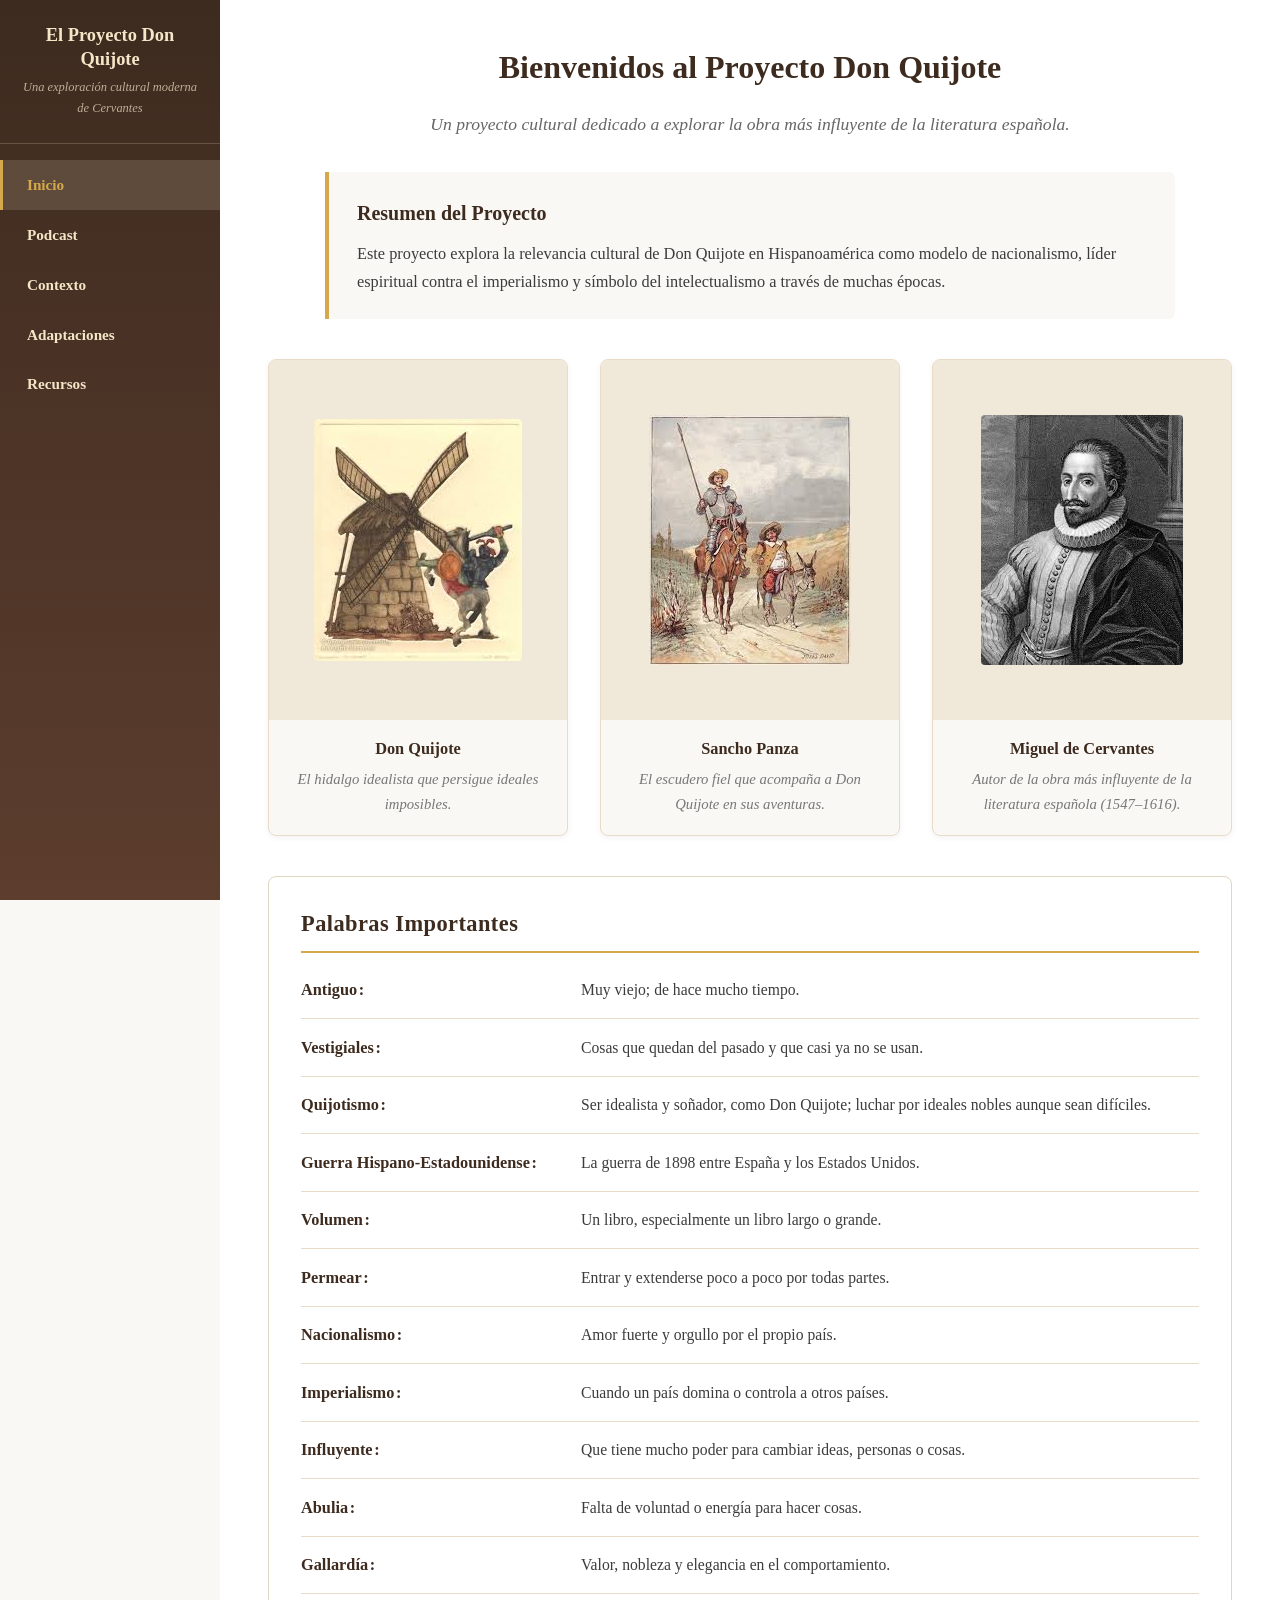
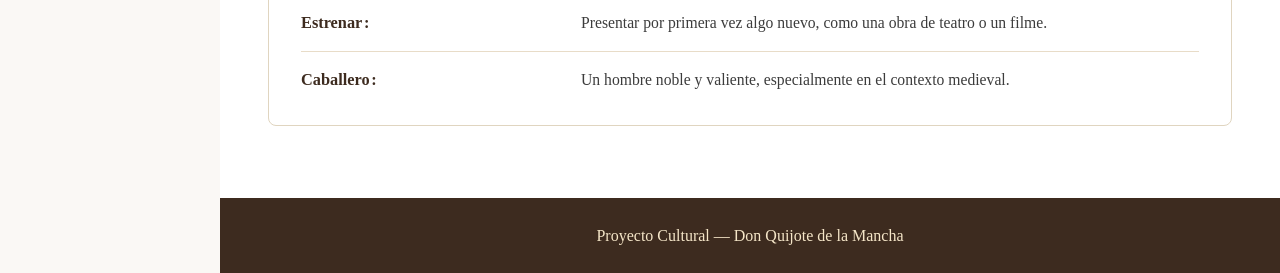
==== index.html @ c33e07bb "added sources + images for adaptaciones page" ====
<!DOCTYPE html>
<html lang="es">
<head>
    <meta charset="UTF-8">
    <meta name="viewport" content="width=device-width, initial-scale=1.0">
    <title>El Proyecto Don Quijote</title>
    <link rel="stylesheet" href="style.css">
</head>
<body>
    <div class="layout">
        <!-- Sidebar Navigation -->
        <nav class="sidebar">
            <div class="sidebar-header">
                <h1>El Proyecto Don Quijote</h1>
                <p>Una exploración cultural moderna de Cervantes</p>
            </div>
            <ul class="sidebar-nav">
                <li><a href="#inicio" class="tab-link active">Inicio</a></li>
                <li><a href="#podcast" class="tab-link">Podcast</a></li>
                <li><a href="#contexto" class="tab-link">Contexto</a></li>
                <li><a href="#adaptaciones" class="tab-link">Adaptaciones</a></li>
                <li><a href="#recursos" class="tab-link">Recursos</a></li>
            </ul>
        </nav>

        <!-- Main Content -->
        <main class="main-content">
            <!-- Inicio / Home -->
            <section id="inicio" class="tab-content active">
                <div class="home-hero">
                    <h2>Bienvenidos al Proyecto Don Quijote</h2>
                    <p class="home-subtitle">Un proyecto cultural dedicado a explorar la obra más influyente de la literatura española.</p>
                </div>

                <div class="home-summary">
                    <h3>Resumen del Proyecto</h3>
                    <p>
                        Este proyecto explora la relevancia cultural de Don Quijote en Hispanoamérica como modelo de
                        nacionalismo, líder espiritual contra el imperialismo y símbolo del intelectualismo a través de
                        muchas épocas.
                    </p>
                </div>

                <div class="home-gallery">
                    <figure class="gallery-item">
                        <div class="image-frame">
                            <img src="images/quijote1.jpeg" alt="Don Quijote">
                        </div>
                        <figcaption class="caption">
                            <strong>Don Quijote</strong>
                            <span>El hidalgo idealista que persigue ideales imposibles.</span>
                        </figcaption>
                    </figure>
                    <figure class="gallery-item">
                        <div class="image-frame">
                            <img src="images/quijote2.jpeg" alt="Sancho Panza">
                        </div>
                        <figcaption class="caption">
                            <strong>Sancho Panza</strong>
                            <span>El escudero fiel que acompaña a Don Quijote en sus aventuras.</span>
                        </figcaption>
                    </figure>
                    <figure class="gallery-item">
                        <div class="image-frame">
                            <img src="images/quijote3.jpeg" alt="Miguel de Cervantes">
                        </div>
                        <figcaption class="caption">
                            <strong>Miguel de Cervantes</strong>
                            <span>Autor de la obra más influyente de la literatura española (1547–1616).</span>
                        </figcaption>
                    </figure>
                </div>

                <div class="vocab-section">
                    <h3>Palabras Importantes</h3>
                    <dl class="vocab-list">
                        <div class="vocab-item">
                            <dt>Antiguo</dt>
                            <dd>Muy viejo; de hace mucho tiempo.</dd>
                        </div>
                        <div class="vocab-item">
                            <dt>Vestigiales</dt>
                            <dd>Cosas que quedan del pasado y que casi ya no se usan.</dd>
                        </div>
                        <div class="vocab-item">
                            <dt>Quijotismo</dt>
                            <dd>Ser idealista y soñador, como Don Quijote; luchar por ideales nobles aunque sean difíciles.</dd>
                        </div>
                        <div class="vocab-item">
                            <dt>Guerra Hispano-Estadounidense</dt>
                            <dd>La guerra de 1898 entre España y los Estados Unidos.</dd>
                        </div>
                        <div class="vocab-item">
                            <dt>Volumen</dt>
                            <dd>Un libro, especialmente un libro largo o grande.</dd>
                        </div>
                        <div class="vocab-item">
                            <dt>Permear</dt>
                            <dd>Entrar y extenderse poco a poco por todas partes.</dd>
                        </div>
                        <div class="vocab-item">
                            <dt>Nacionalismo</dt>
                            <dd>Amor fuerte y orgullo por el propio país.</dd>
                        </div>
                        <div class="vocab-item">
                            <dt>Imperialismo</dt>
                            <dd>Cuando un país domina o controla a otros países.</dd>
                        </div>
                        <div class="vocab-item">
                            <dt>Influyente</dt>
                            <dd>Que tiene mucho poder para cambiar ideas, personas o cosas.</dd>
                        </div>
                        <div class="vocab-item">
                            <dt>Abulia</dt>
                            <dd>Falta de voluntad o energía para hacer cosas.</dd>
                        </div>
                        <div class="vocab-item">
                            <dt>Gallardía</dt>
                            <dd>Valor, nobleza y elegancia en el comportamiento.</dd>
                        </div>
                        <div class="vocab-item">
                            <dt>Estrenar</dt>
                            <dd>Presentar por primera vez algo nuevo, como una obra de teatro o un filme.</dd>
                        </div>
                        <div class="vocab-item">
                            <dt>Caballero</dt>
                            <dd>Un hombre noble y valiente, especialmente en el contexto medieval.</dd>
                        </div>
                    </dl>
                </div>
            </section>

            <!-- Podcast -->
            <section id="podcast" class="tab-content">
                <h2>Escucha el Podcast</h2>
                <p class="section-intro">Escucha mi discusión sobre Don Quijote y su relevancia cultural.</p>

                <div class="podcast-player">
                    <audio id="podcastAudio" controls preload="metadata">
                        <source src="podcasts/Podcast.wav" type="audio/wav">
                        Tu navegador no soporta el audio.
                    </audio>
                </div>

                <div class="transcript-section">
                    <button id="toggleTranscript">Mostrar Transcripción</button>
                    <div id="transcription" class="hidden">
                        <h3>Transcripción</h3>
                        <p>
                            Introducción:
                            Hola, yo me llamo Nathaneal. Este podcast es una parte de mi proyecto cultural sobre Don Quijote y las
                            adaptaciones modernas. Voy a contarte algo de la relevancia y la importancia cultural de Don Quijote en
                            la historia de Hispanoamérica. Ha sido un modelo de nacionalismo, un líder espiritual contra el 
                            imperialismo, y un símbolo del intelectualismo a través de muchas épocas.

                        </p>
                        <p> 
                            2: Aunque tiene lenguaje antiguo y a veces palabras vestigiales, Don Quijote todavía tiene un impacto
                            hoy en día. Para entender más bien cuán influyente ha sido, es importante saber con qué gente y cuáles
                            movimientos el tomo se ha asociado. En la Cuba y España de 1898, fue un ideal de quijotismo. Las 
                            políticas, ideas, y tristemente el ascenso del nacionalismo no serían como fueron si Cervantes no 
                            hubiera escrito el Don Quijote casi tres siglos antes. Como dijo Fernando Ortiz, un filósofo de Cuba:
                            "Nos hace falta, como a vosotros, resucitar a don Quijote, a nuestro ideal…" Ortiz, sospechoso del 
                            panhispanismo como una forma disfrazada de neocolonialismo, urgió a los cubanos a "desmontar de 
                            Clavileño" — el caballo de madera de la ilusión colonial — y "volver a montar Rocinante," regresando a 
                            ideales auténticos impulsados por su propia voluntad nacional.
                        </p>
                        <p>
                            3: En estos tiempos, solo hacía poco los EE.UU. y España tuvieron la Guerra Hispano-Estadounidense, y 
                            por eso Ortiz comentó sobre la nueva forma de imperialismo bajo los EE.UU. {sonidos de guerra} En este 
                            contexto Quijote funciona diferente como un líder espiritual. Rubén Darío, en su cuento "D.Q." de 1898, 
                            imaginó a un Quijote atrapado por "el gran diablo rubio de cabellos lacios" — los Estados Unidos — que 
                            se lanza a un abismo antes de rendirse. Era un conflicto entre dos culturas muy diferentes: el mundo 
                            latino de los ideales contra el mundo anglosajón del pragmatismo material. Miguel de Unamuno dijo que el 
                            quijotismo era la "religión nacional" de España, y Ángel Ganivet describió la enfermedad española como 
                            abulia — una falta total de voluntad — y decía que la cura era la voluntad apasionada del Caballero.

                        </p>
                        <p>
                            4: Eso es un ejemplo que no es tan reciente, pero aún se puede ver la relevancia hoy en políticas y 
                            también en el arte. Como dice María Fernández en su tesis, "Desde la publicación de la primera parte, no 
                            ha habido un período de más de treinta años en que no… apareciese alguna composición musical sobre la 
                            novela." Y las adaptaciones modernas ya no son simplemente cómicas. Exploran la dimensión trágica y 
                            existencial, con temas como la muerte, la locura, y la justicia social. El caso es que el Don Quijote se 
                            puede encontrar en cualquier cosa, también en los EE.UU. Hay obras de teatro como Don Quijote en Manhattan 
                            por Els Joglars, Morir cuerdo y vivir loco de Fernando Fernán Gómez, y óperas como El retablo de maese 
                            Pedro de Manuel de Falla. Más que eso, hay una película que se llama The Man Who Killed Don Quixote con el 
                            actor Adam Driver. Y Don Quijote no es simplemente un volumen largo para estudiar, ni un ideal para 
                            políticos, ni tampoco un chiste para las películas — es un puente al pasado, una manera de tener relación 
                            con personas de todas épocas.
                        </p>
                        <p>
                            Conclusión: Don Quijote es posiblemente la obra de literatura más reconocida del mundo. Dicho esto, también
                            es una idea que ha permeado la cultura y la política de las Américas, especialmente Hispanoamérica. Y, si
                            quieres aprender más, puedes explorar la página de web.
                        </p>
                    </div>
                </div>
            </section>

            <!-- Contexto -->
            <section id="contexto" class="tab-content">
                <h2>Contexto de Don Quijote</h2>
                <p class="section-intro">Que necesitas saber antes de este proyecto.</p>

                <div class="context-block">
                    <h3>Contexto</h3>
                    <p>
                        Don Quijote es un libro de Miguel de Cervantes sobre un hombre que lee muchas novelas de caballeros
                        y se vuelve loco. Sale a vivir aventuras con su amigo Sancho Panza, creyendo que es un caballero valiente.
                    </p>
                </div>

                <div class="context-block">
                    <h3>Contexto de quien es Miguel de Cervantes (1547–1616)</h3>
                    <p>
                        Miguel de Cervantes Saavedra fue el escritor español autor del "Ingenioso Hidalgo Don Quijote
                        de la Mancha," cuya obra ha permeado la cultura y la política de las Américas durante más de
                        cuatro siglos.
                    </p>
                </div>

                <div class="context-block">
                    <h3>Temas principales</h3>
                    <ul class="theme-list">
                        <li> <b>Nacionalismo: </b> Miguel de Unamuno llamó al quijotismo la "religión nacional" de España, y la Generación del 98 elevó a Quijote como modelo de regeneración nacional. </li>
                        <li> <b>Gallardía y Género: </b> La figura del Caballero encarna virtudes como la nobleza, el idealismo, la justicia y el heroísmo frente a la abulia y el pragmatismo material. </li>
                        <li> <b>Innovación de Arte: </b> Las adaptaciones modernas exploran la dimensión trágica y existencial de la novela con temas como la muerte, la locura y la justicia social. </li>
                    </ul>
                </div>
            </section>

            <!-- Adaptaciones -->
            <section id="adaptaciones" class="tab-content">
                <h2>Adaptaciones de Don Quijote</h2>
                <p class="section-intro">La influencia de Don Quijote se extiende a través de siglos y medios artísticos.</p>

                <div class="adaptations-grid">
                    <div class="adaptation-card">
                        <h3>Cine y televisión</h3>
                        <div class="adaptation-body">
                            <div class="adaptation-image">
                                <img src="images/the-man-who-killed-don-quixote-poster.webp" alt="Póster de The Man Who Killed Don Quixote">
                                <span class="image-fallback">Imagen</span>
                            </div>
                            <div class="adaptation-feature">
                                <h4 class="adaptation-feature-title">The Man Who Killed Don Quixote</h4>
                                <p class="adaptation-feature-text">
                                    Película protagonizada por Adam Driver que lleva la figura de Don Quijote al cine
                                    contemporáneo. Demuestra que la novela sigue siendo un puente al pasado para
                                    audiencias de todas las épocas.
                                </p>
                            </div>
                        </div>
                    </div>

                    <div class="adaptation-card">
                        <h3>Teatro</h3>
                        <div class="adaptation-body">
                            <div class="adaptation-image">
                                <img src="images/un_quijote_bien_mal_contado.jpeg" alt="Un Quijote Bien (Mal) Contado">
                                <span class="image-fallback">Imagen</span>
                            </div>
                            <div class="adaptation-feature">
                                <h4 class="adaptation-feature-title">Un Quijote Bien (Mal) Contado</h4>
                                <p class="adaptation-feature-text">
                                    "Un Quijote Bien (Mal) Contado," dirigida por Cointa Galindo, se estrenó en el
                                    Gaviota Teatro de Querétaro, México. La obra es una reinterpretación del
                                    "Ingenioso Hidalgo" de Miguel de Cervantes Saavedra, pero sin el lenguaje de
                                    Cervantes que a veces es excluyente. La directora dice que todo el mundo tiene
                                    un Quijote dentro de su ser, una parte de nosotros mismos que busca la aventura.
                                    Ella quiere que la obra se modernice para acercarla a los jóvenes. Ante ese reto,
                                    ha incluido partes de la obra original, pero con aspectos de la cultura pop actual.
                                </p>
                            </div>
                        </div>
                    </div>

                    <div class="adaptation-card">
                        <h3>Música</h3>
                        <div class="adaptation-body">
                            <div class="adaptation-image">
                                <img src="images/el_retablo_de_maese_Pedro.jpeg" alt="El retablo de maese Pedro">
                                <span class="image-fallback">Imagen</span>
                            </div>
                            <div class="adaptation-feature">
                                <h4 class="adaptation-feature-title">El retablo de maese Pedro (1923)</h4>
                                <p class="adaptation-feature-text">
                                    Ópera de cámara compuesta por Manuel de Falla con un libreto basado directamente
                                    en el texto de Cervantes. Es una adaptación musical reconocida internacionalmente
                                    de Don Quijote.
                                </p>
                            </div>
                        </div>
                    </div>

                    <div class="adaptation-card">
                        <h3>Arte visual</h3>
                        <div class="adaptation-body">
                            <div class="adaptation-image">
                                <img src="images/picasso_don_quixote.jpeg" alt="Don Quixote por Pablo Picasso">
                                <span class="image-fallback">Imagen</span>
                            </div>
                            <div class="adaptation-feature">
                                <h4 class="adaptation-feature-title">Don Quixote (Pablo Picasso, 1955)</h4>
                                <p class="adaptation-feature-text">
                                    Dibujo a tinta de Pablo Picasso que retrata a Don Quijote y Sancho Panza con un
                                    trazo simple y reconocible. Es una de las imágenes más icónicas de la novela en
                                    el arte visual del siglo XX.
                                </p>
                            </div>
                        </div>
                    </div>
                </div>
            </section>

            <!-- Recursos -->
            <section id="recursos" class="tab-content">
                <h2>Fuentes y Referencias</h2>
                <ol>
                    <li>Cervantes, Miguel. <em>Don Quijote de la Mancha</em>.</li>
                    <li>
                        Elizondo, Andrea. "De La Mancha a Querétaro: Don Quijote estará en La Gaviota Teatro."
                        <em>Diario de Querétaro</em>, Organización Editorial Mexicana,
                        <a href="https://oem.com.mx/diariodequeretaro/cultura/de-la-mancha-a-queretaro-don-quijote-estara-en-la-gaviota-teatro-28416284" target="_blank" rel="noopener">https://oem.com.mx/diariodequeretaro/cultura/de-la-mancha-a-queretaro-don-quijote-estara-en-la-gaviota-teatro-28416284</a>.
                    </li>
                    <li>
                        Fernández Ferreiro, María. "Adaptaciones teatrales del Quijote (siglos XX-XXI). Selección de un corpus."
                        <em>"Scripta manent": Actas del I Congreso Internacional Jóvenes Investigadores Siglo de Oro (JISO 2011)</em>,
                        edited by Carlos Mata Induráin and Adrián J. Sáez, Servicio de Publicaciones de la Universidad de Navarra,
                        2012, pp. 185–194.
                    </li>
                    <li>
                        Valero, Eva M.ª. "Introducción: El Quijote en los albores del siglo XX hispanoamericano."
                        <em>El «Quijote» en América</em>, Centro Virtual Cervantes, Instituto Cervantes,
                        <a href="https://cvc.cervantes.es/literatura/quijote_america/introduccion.htm" target="_blank" rel="noopener">https://cvc.cervantes.es/literatura/quijote_america/introduccion.htm</a>.
                        Accessed 22 Apr. 2026.
                    </li>
                    <li>
                        <em>The Man Who Killed Don Quixote</em>. Directed by Terry Gilliam, performances by Adam Driver
                        and Jonathan Pryce, Screen Media Films, 2018.
                    </li>
                    <li>
                        Picasso, Pablo. <em>Don Quixote</em>. 1955, ink drawing.
                    </li>
                </ol>
            </section>

            <!-- Footer -->
            <footer class="footer">
                <p>Proyecto Cultural — Don Quijote de la Mancha</p>
            </footer>
        </main>
    </div>

    <!-- Script for Tabs & Transcript -->
    <script>
        // Tabs functionality
        const tabLinks = document.querySelectorAll('.tab-link');
        const tabContents = document.querySelectorAll('.tab-content');

        tabLinks.forEach(link => {
            link.addEventListener('click', e => {
                e.preventDefault();
                tabLinks.forEach(l => l.classList.remove('active'));
                tabContents.forEach(c => c.classList.remove('active'));
                link.classList.add('active');
                document.querySelector(link.getAttribute('href')).classList.add('active');
                window.scrollTo({ top: 0, behavior: 'smooth' });
            });
        });

        // Toggle transcript
        const toggleBtn = document.getElementById('toggleTranscript');
        const transcript = document.getElementById('transcription');

        toggleBtn.addEventListener('click', () => {
            transcript.classList.toggle('hidden');
            toggleBtn.textContent = transcript.classList.contains('hidden')
                ? 'Mostrar Transcripción'
                : 'Ocultar Transcripción';
        });
    </script>
</body>
</html>
---- style.css ----
/* Reset and base styles */
* {
    margin: 0;
    padding: 0;
    box-sizing: border-box;
}

body {
    font-family: 'Georgia', 'Times New Roman', serif;
    line-height: 1.7;
    background-color: #faf8f5;
    color: #2c2c2c;
}

/* ====== LAYOUT ====== */
.layout {
    display: flex;
    min-height: 100vh;
}

/* ====== SIDEBAR ====== */
.sidebar {
    position: fixed;
    top: 0;
    left: 0;
    width: 220px;
    height: 100vh;
    background: linear-gradient(180deg, #3d2b1f, #5c3d2e);
    display: flex;
    flex-direction: column;
    z-index: 1000;
    overflow-y: auto;
}

.sidebar-header {
    padding: 1.5rem 1.2rem;
    border-bottom: 1px solid rgba(245, 230, 200, 0.2);
    text-align: center;
}

.sidebar-header h1 {
    font-size: 1.15rem;
    color: #f5e6c8;
    line-height: 1.3;
    margin-bottom: 0.3rem;
}

.sidebar-header p {
    font-size: 0.78rem;
    color: #f5e6c8;
    opacity: 0.7;
    font-style: italic;
}

.sidebar-nav {
    list-style: none;
    padding: 1rem 0;
    flex: 1;
}

.sidebar-nav li {
    margin: 0;
}

.sidebar-nav li a {
    display: block;
    padding: 0.75rem 1.5rem;
    color: #f5e6c8;
    text-decoration: none;
    font-size: 0.95rem;
    font-weight: 600;
    border-left: 3px solid transparent;
    transition: background 0.2s, border-color 0.2s;
}

.sidebar-nav li a:hover {
    background-color: rgba(245, 230, 200, 0.1);
    border-left-color: #d4a84b;
}

.sidebar-nav li a.active {
    background-color: rgba(245, 230, 200, 0.15);
    border-left-color: #d4a84b;
    color: #d4a84b;
}

/* ====== MAIN CONTENT ====== */
.main-content {
    margin-left: 220px;
    flex: 1;
    min-height: 100vh;
    display: flex;
    flex-direction: column;
}

/* Tab Content Sections */
.tab-content {
    display: none;
    padding: 2.5rem 3rem;
    flex: 1;
    background-color: #ffffff;
}

.tab-content.active {
    display: block;
}

.tab-content h2 {
    font-size: 1.8rem;
    color: #3d2b1f;
    margin-bottom: 0.5rem;
    border-bottom: 2px solid #d4a84b;
    padding-bottom: 0.5rem;
}

.section-intro {
    color: #666;
    font-style: italic;
    margin-bottom: 2rem;
    font-size: 1.05rem;
}

/* ====== HOME / INICIO ====== */
.home-hero {
    text-align: center;
    margin-bottom: 2rem;
}

.home-hero h2 {
    border-bottom: none;
    font-size: 2rem;
}

.home-subtitle {
    font-size: 1.1rem;
    color: #666;
    font-style: italic;
    margin-top: 0.5rem;
}

.home-description {
    max-width: 750px;
    margin: 0 auto 2.5rem;
    font-size: 1.05rem;
    line-height: 1.8;
    text-align: justify;
}

/* Project summary block */
.home-summary {
    max-width: 850px;
    margin: 0 auto 2.5rem;
    padding: 1.5rem 1.75rem;
    background-color: #faf8f5;
    border-left: 4px solid #d4a84b;
    border-radius: 0 6px 6px 0;
}

.home-summary h3 {
    color: #3d2b1f;
    font-size: 1.25rem;
    margin-bottom: 0.6rem;
}

.home-summary p {
    font-size: 1.02rem;
    line-height: 1.7;
    color: #3c3c3c;
}

/* Gallery */
.home-gallery {
    display: grid;
    grid-template-columns: repeat(3, 1fr);
    gap: 2rem;
    margin: 0 auto 2.5rem;
    width: 100%;
}

.gallery-item {
    display: flex;
    flex-direction: column;
    background-color: #faf8f5;
    border: 1px solid #e8dcc8;
    border-radius: 8px;
    overflow: hidden;
    margin: 0;
    box-shadow: 0 2px 6px rgba(0, 0, 0, 0.05);
}

.image-frame {
    width: 100%;
    height: 360px;
    background-color: #f0e8d8;
    display: flex;
    align-items: center;
    justify-content: center;
    padding: 0.75rem;
}

.image-frame img {
    max-width: 100%;
    max-height: 100%;
    width: auto;
    height: auto;
    object-fit: contain;
    border-radius: 4px;
}

.caption {
    padding: 0.9rem 1rem 1.1rem;
    font-size: 0.92rem;
    color: #555;
    text-align: center;
    display: flex;
    flex-direction: column;
    gap: 0.3rem;
}

.caption strong {
    color: #3d2b1f;
    font-size: 1.02rem;
}

.caption span {
    font-style: italic;
    color: #777;
}

/* Palabras Importantes (vocabulary) */
.vocab-section {
    margin: 0 auto 2rem;
    padding: 1.75rem 2rem;
    background-color: #ffffff;
    border: 1px solid #e0d5c0;
    border-radius: 8px;
}

.vocab-section h3 {
    color: #3d2b1f;
    font-size: 1.4rem;
    margin-bottom: 1.25rem;
    border-bottom: 2px solid #d4a84b;
    padding-bottom: 0.5rem;
    letter-spacing: 0.02em;
}

.vocab-list {
    display: flex;
    flex-direction: column;
    margin: 0;
}

.vocab-item {
    display: grid;
    grid-template-columns: minmax(180px, 260px) 1fr;
    gap: 1.25rem;
    align-items: baseline;
    padding: 0.9rem 0;
    border-bottom: 1px solid #e8dcc8;
}

.vocab-item:first-child {
    padding-top: 0.2rem;
}

.vocab-item:last-child {
    border-bottom: none;
    padding-bottom: 0.2rem;
}

.vocab-item dt {
    font-weight: 700;
    color: #3d2b1f;
    font-size: 1.02rem;
    position: relative;
    padding-right: 0.5rem;
}

.vocab-item dt::after {
    content: ":";
    color: #3d2b1f;
    margin-left: 0.1rem;
}

.vocab-item dd {
    margin: 0;
    color: #3c3c3c;
    font-size: 0.98rem;
    line-height: 1.6;
}

@media (max-width: 640px) {
    .vocab-item {
        grid-template-columns: 1fr;
        gap: 0.25rem;
    }
}

/* ====== PODCAST ====== */
.podcast-player {
    margin: 1.5rem 0;
    background: #faf3e6;
    padding: 1.5rem;
    border-radius: 8px;
    border: 1px solid #e8dcc8;
}

.podcast-player audio {
    width: 100%;
}

.transcript-section {
    margin-top: 1.5rem;
}

#transcription {
    margin-top: 1rem;
    padding: 1.5rem;
    background-color: #faf8f5;
    border-left: 4px solid #d4a84b;
    border-radius: 0 6px 6px 0;
    line-height: 1.9;
}

#transcription h3 {
    margin-bottom: 0.8rem;
    color: #3d2b1f;
}

/* ====== CONTEXTO ====== */
.context-block {
    margin-bottom: 2rem;
    padding: 1.5rem;
    background-color: #faf8f5;
    border-radius: 6px;
    border-left: 4px solid #d4a84b;
}

.context-block h3 {
    color: #3d2b1f;
    margin-bottom: 0.6rem;
    font-size: 1.2rem;
}

.theme-list {
    list-style: none;
    padding: 0;
}

.theme-list li {
    padding: 0.6rem 0;
    border-bottom: 1px solid #e8dcc8;
}

.theme-list li:last-child {
    border-bottom: none;
}

/* ====== ADAPTACIONES ====== */
.adaptations-grid {
    display: flex;
    flex-direction: column;
    gap: 1.75rem;
    margin-top: 1rem;
    width: 100%;
}

.adaptation-card {
    padding: 1.5rem;
    background: linear-gradient(145deg, #faf8f5, #f0e8d8);
    border-radius: 8px;
    border: 1px solid #e0d5c0;
    transition: transform 0.2s, box-shadow 0.2s;
    display: flex;
    flex-direction: column;
    width: 100%;
}

.adaptation-card:hover {
    transform: translateY(-3px);
    box-shadow: 0 6px 20px rgba(0, 0, 0, 0.1);
}

.adaptation-card h3 {
    color: #3d2b1f;
    margin-bottom: 1rem;
    font-size: 1.25rem;
    border-bottom: 2px solid #d4a84b;
    padding-bottom: 0.4rem;
}

.adaptation-body {
    display: grid;
    grid-template-columns: minmax(220px, 320px) 1fr;
    gap: 1.5rem;
    flex: 1;
    align-items: stretch;
}

.adaptation-image {
    position: relative;
    background-color: #e8dcc8;
    border: 1px solid #d4c5a9;
    border-radius: 6px;
    min-height: 220px;
    display: flex;
    align-items: center;
    justify-content: center;
    overflow: hidden;
}

.adaptation-image img {
    max-width: 100%;
    max-height: 100%;
    width: auto;
    height: auto;
    object-fit: contain;
    position: relative;
    z-index: 2;
}

.adaptation-image img[src=""],
.adaptation-image img:not([src]) {
    display: none;
}

.image-fallback {
    position: absolute;
    color: #a08a6a;
    font-style: italic;
    font-size: 0.9rem;
    z-index: 1;
}

.adaptation-image img[src]:not([src=""]) ~ .image-fallback {
    display: none;
}

.adaptation-feature {
    display: flex;
    flex-direction: column;
    justify-content: flex-start;
    padding: 0.25rem 0.25rem 0.25rem 0;
}

.adaptation-feature-title {
    color: #3d2b1f;
    font-size: 1.1rem;
    margin-bottom: 0.6rem;
    font-style: italic;
}

.adaptation-feature-text {
    color: #3c3c3c;
    font-size: 1rem;
    line-height: 1.7;
    text-align: justify;
}

/* ====== BUTTONS ====== */
button {
    margin-top: 1rem;
    padding: 0.6rem 1.2rem;
    border: none;
    background-color: #3d2b1f;
    color: #f5e6c8;
    border-radius: 5px;
    cursor: pointer;
    font-family: inherit;
    font-size: 0.95rem;
    transition: background 0.3s;
}

button:hover {
    background-color: #5c3d2e;
}

/* ====== UTILITIES ====== */
.hidden {
    display: none;
}

/* ====== FOOTER ====== */
.footer {
    text-align: center;
    padding: 1.5rem 1rem;
    background-color: #3d2b1f;
    color: #f5e6c8;
    margin-top: auto;
}

.footer a {
    color: #d4a84b;
    text-decoration: none;
    font-weight: 600;
}

.footer a:hover {
    text-decoration: underline;
}

.footer p + p {
    margin-top: 0.3rem;
}

/* ====== RESPONSIVE ====== */
@media (max-width: 768px) {
    .sidebar {
        position: fixed;
        top: 0;
        left: 0;
        width: 100%;
        height: auto;
        flex-direction: row;
        align-items: center;
    }

    .sidebar-header {
        display: none;
    }

    .sidebar-nav {
        display: flex;
        flex-wrap: wrap;
        justify-content: center;
        padding: 0.5rem;
        gap: 0;
    }

    .sidebar-nav li a {
        padding: 0.5rem 0.8rem;
        font-size: 0.85rem;
        border-left: none;
        border-bottom: 2px solid transparent;
    }

    .sidebar-nav li a.active {
        border-left: none;
        border-bottom-color: #d4a84b;
    }

    .sidebar-nav li a:hover {
        border-left: none;
        border-bottom-color: #d4a84b;
    }

    .main-content {
        margin-left: 0;
        margin-top: 50px;
    }

    .tab-content {
        padding: 1.5rem 1rem;
    }

    .home-gallery {
        grid-template-columns: 1fr;
    }

    .image-frame {
        height: 280px;
    }

    .adaptations-grid {
        grid-template-columns: 1fr;
    }

    .adaptation-body {
        grid-template-columns: 1fr;
    }
}
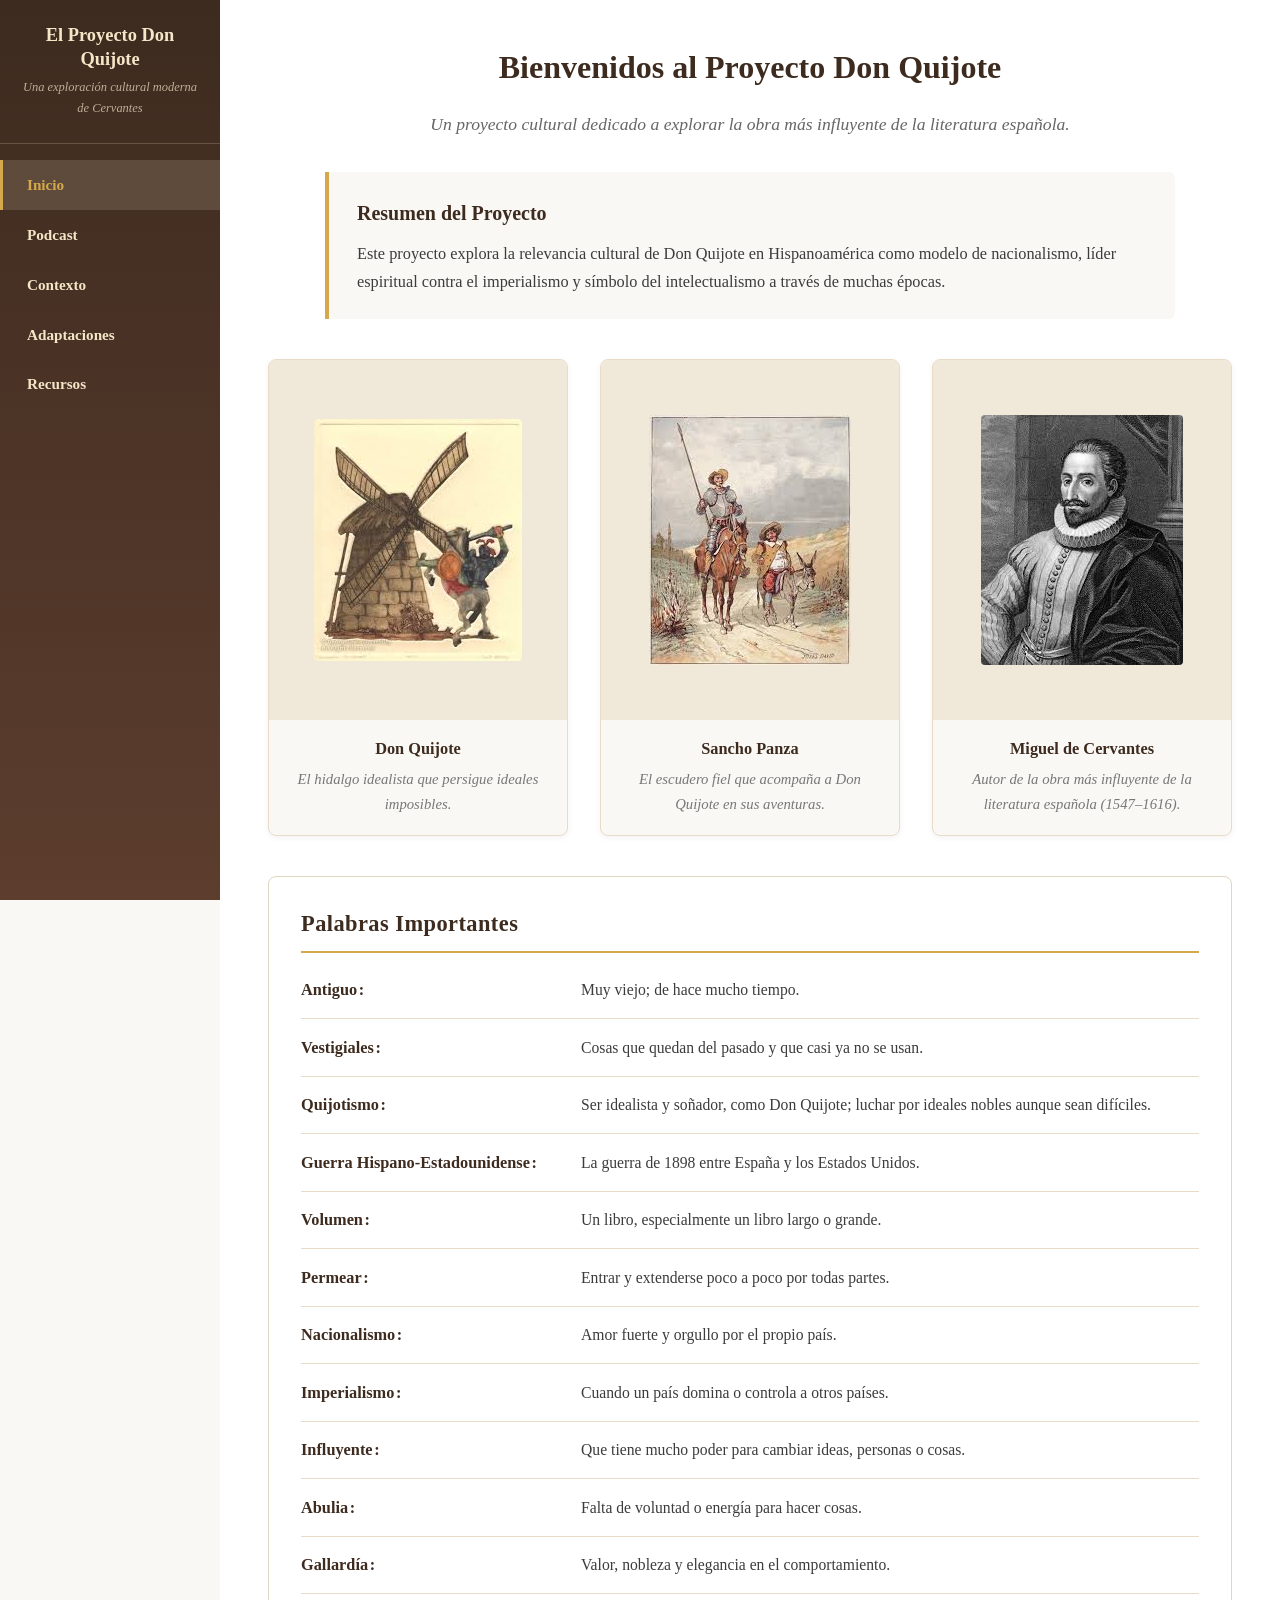
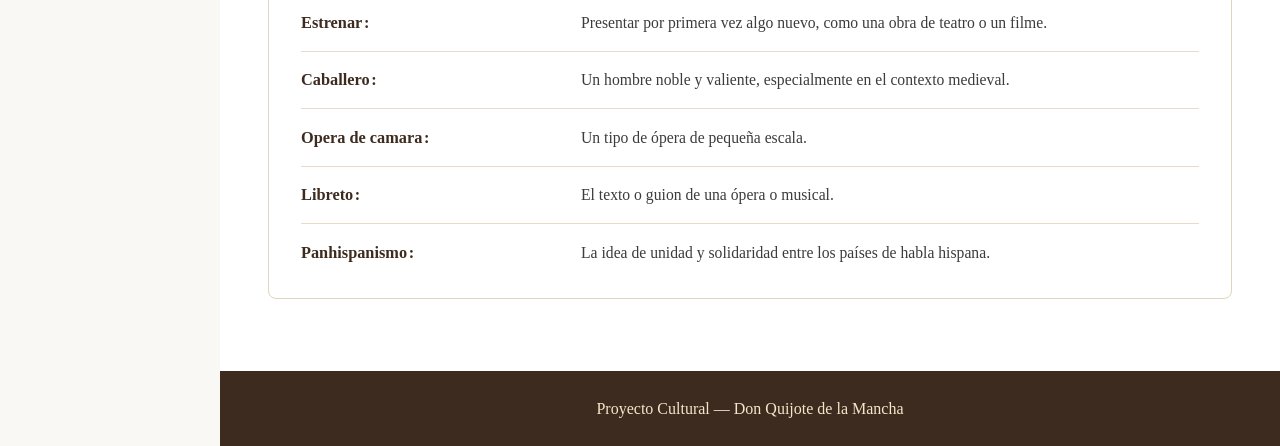
==== commit bca84453: "added pictures and more description about the adam driver movie" ====
--- a/index.html
+++ b/index.html
@@ -126,6 +126,18 @@
                             <dt>Caballero</dt>
                             <dd>Un hombre noble y valiente, especialmente en el contexto medieval.</dd>
                         </div>
+                        <div class="vocab-item">
+                            <dt>Opera de camara</dt>
+                            <dd>Un tipo de ópera de pequeña escala.</dd>
+                        </div>
+                        <div class="vocab-item">
+                            <dt>Libreto</dt>
+                            <dd>El texto o guion de una ópera o musical.</dd>
+                        </div>
+                        <div class="vocab-item">
+                            <dt>Panhispanismo</dt>
+                            <dd>La idea de unidad y solidaridad entre los países de habla hispana.</dd>
+                        </div>
                     </dl>
                 </div>
             </section>
@@ -167,7 +179,7 @@
                         </p>
                         <p>
                             3: En estos tiempos, solo hacía poco los EE.UU. y España tuvieron la Guerra Hispano-Estadounidense, y 
-                            por eso Ortiz comentó sobre la nueva forma de imperialismo bajo los EE.UU. {sonidos de guerra} En este 
+                            por eso Ortiz comentó sobre la nueva forma de imperialismo bajo los EE.UU. En este 
                             contexto Quijote funciona diferente como un líder espiritual. Rubén Darío, en su cuento "D.Q." de 1898, 
                             imaginó a un Quijote atrapado por "el gran diablo rubio de cabellos lacios" — los Estados Unidos — que 
                             se lanza a un abismo antes de rendirse. Era un conflicto entre dos culturas muy diferentes: el mundo 
@@ -223,8 +235,8 @@
                 <div class="context-block">
                     <h3>Temas principales</h3>
                     <ul class="theme-list">
-                        <li> <b>Nacionalismo: </b> Miguel de Unamuno llamó al quijotismo la "religión nacional" de España, y la Generación del 98 elevó a Quijote como modelo de regeneración nacional. </li>
-                        <li> <b>Gallardía y Género: </b> La figura del Caballero encarna virtudes como la nobleza, el idealismo, la justicia y el heroísmo frente a la abulia y el pragmatismo material. </li>
+                        <li> <b>Nacionalismo: </b> Miguel de Unamuno llamó al quijotismo la "religión nacional" de España, y la Generación del 98 pensó en Quijote como modelo de regeneración nacional. </li>
+                        <li> <b>Gallardía y Género: </b> La figura del Caballero representa la nobleza, el idealismo, la justicia y el heroísmo frente a la abulia y el pragmatismo material. </li>
                         <li> <b>Innovación de Arte: </b> Las adaptaciones modernas exploran la dimensión trágica y existencial de la novela con temas como la muerte, la locura y la justicia social. </li>
                     </ul>
                 </div>
@@ -247,8 +259,13 @@
                                 <h4 class="adaptation-feature-title">The Man Who Killed Don Quixote</h4>
                                 <p class="adaptation-feature-text">
                                     Película protagonizada por Adam Driver que lleva la figura de Don Quijote al cine
-                                    contemporáneo. Demuestra que la novela sigue siendo un puente al pasado para
-                                    audiencias de todas las épocas.
+                                    contemporáneo. Es en ingles y destaca como el Quijote es en un parte de varias culturas. 
+                                    En comparación con otras adaptaciones, esta película se enfoca en la relación entre el Quijote y un joven director de cine,
+                                    explorando temas de realidad versus ilusión y la persistencia de los ideales quijotescos en el mundo moderno.
+                                    En una manera, el joven se vuelve un Quijote moderno. Hay differencias en subjecto entres 
+                                    adapciones hispanoamericanas y adapciones de los EE.UU. Aqui el enfoque es cosas como la bolsa, el capitalismo, y la cultura pop,
+                                    mientras que en las adapciones hispanoamericanas el enfoque es más en la política y la cultura tradcional. 
+
                                 </p>
                             </div>
                         </div>
@@ -286,7 +303,7 @@
                             <div class="adaptation-feature">
                                 <h4 class="adaptation-feature-title">El retablo de maese Pedro (1923)</h4>
                                 <p class="adaptation-feature-text">
-                                    Ópera de cámara compuesta por Manuel de Falla con un libreto basado directamente
+                                    Ópera de cámara compuesta por Manuel de Falla con letras basadas 
                                     en el texto de Cervantes. Es una adaptación musical reconocida internacionalmente
                                     de Don Quijote.
                                 </p>
@@ -304,9 +321,9 @@
                             <div class="adaptation-feature">
                                 <h4 class="adaptation-feature-title">Don Quixote (Pablo Picasso, 1955)</h4>
                                 <p class="adaptation-feature-text">
-                                    Dibujo a tinta de Pablo Picasso que retrata a Don Quijote y Sancho Panza con un
-                                    trazo simple y reconocible. Es una de las imágenes más icónicas de la novela en
-                                    el arte visual del siglo XX.
+                                    Este dibujo por pablo picaso es un buen ejemplo de la importanccia de Don Quijote en el arte visual. Segun Rubén Pérez Moreno,
+                                    el Don Quijote fue un simbolo de justicia y libertad para los artistas españoles exiliados despues de la Guerra Civil,
+                                    y Picasso lo usó para expresar su propia lucha contra el fascismo.
                                 </p>
                             </div>
                         </div>
@@ -342,6 +359,10 @@
                     </li>
                     <li>
                         Picasso, Pablo. <em>Don Quixote</em>. 1955, ink drawing.
+                    </li>
+                    <li> 
+                        Pérez Moreno, Rubén. "Picasso y Don Quijote, dos símbolos del exilio artístico español de 1939".
+                         El recurso a lo simbólico: Reflexiones sobre el gusto II, Institutcion Fernando el Catoloico, pp. 401-409.
                     </li>
                 </ol>
             </section>
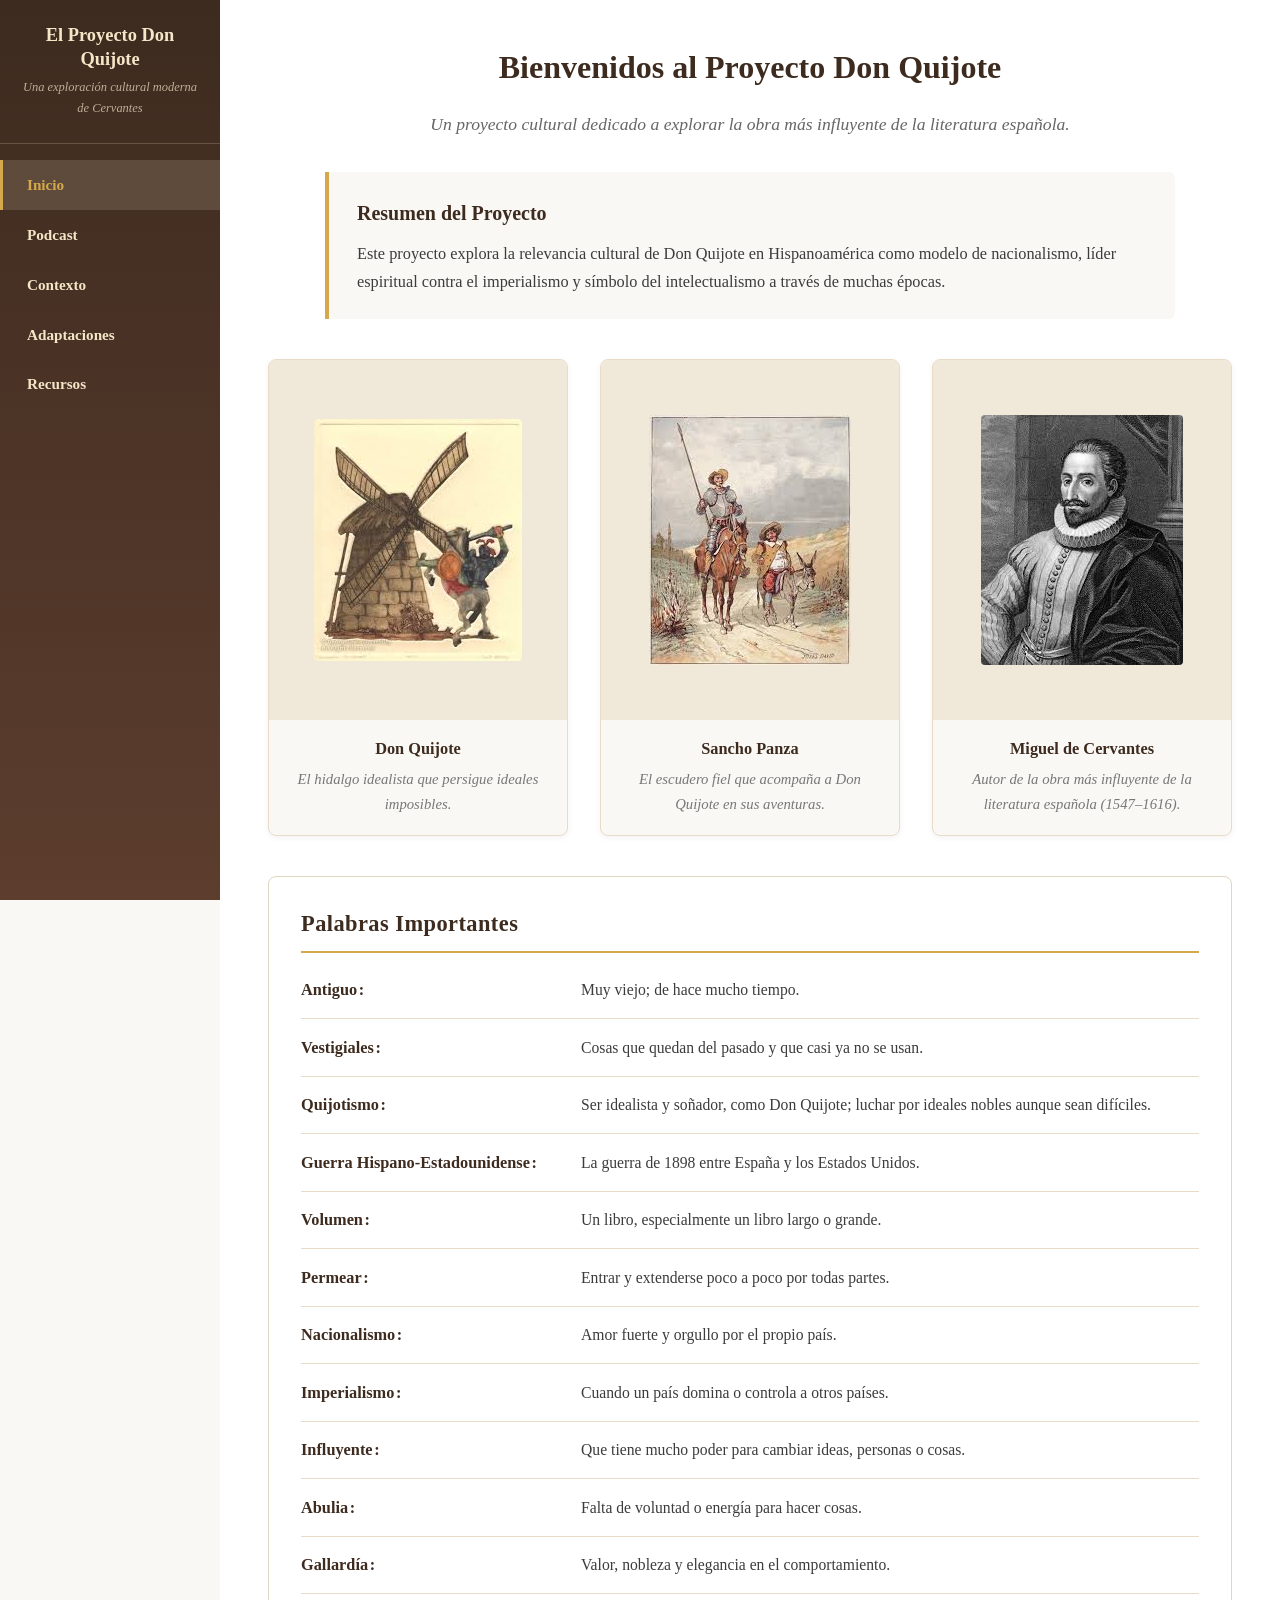
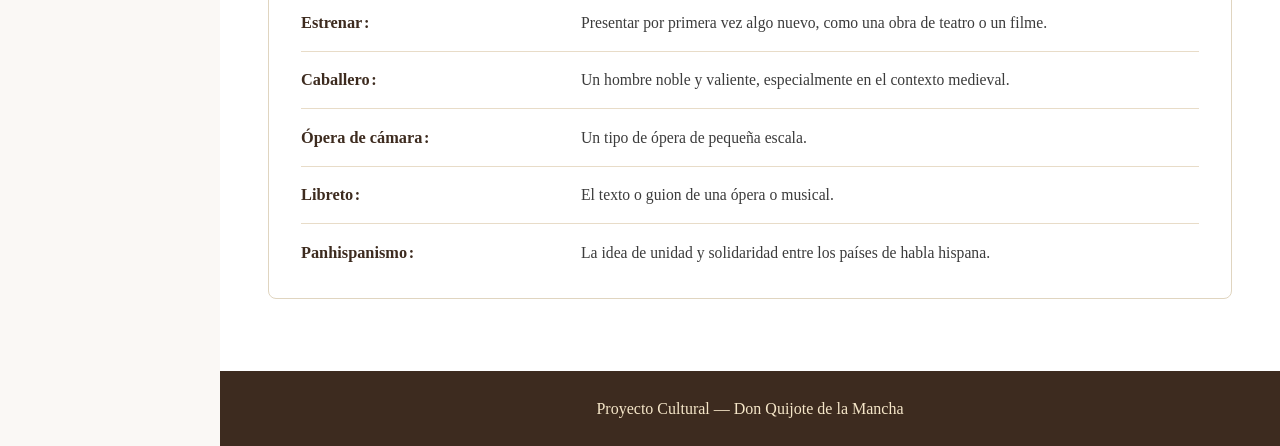
==== commit f4125c50: "fixed some grammar / spelling mistakes" ====
--- a/index.html
+++ b/index.html
@@ -127,7 +127,7 @@
                             <dd>Un hombre noble y valiente, especialmente en el contexto medieval.</dd>
                         </div>
                         <div class="vocab-item">
-                            <dt>Opera de camara</dt>
+                            <dt>Ópera de cámara</dt>
                             <dd>Un tipo de ópera de pequeña escala.</dd>
                         </div>
                         <div class="vocab-item">
@@ -213,7 +213,7 @@
             <!-- Contexto -->
             <section id="contexto" class="tab-content">
                 <h2>Contexto de Don Quijote</h2>
-                <p class="section-intro">Que necesitas saber antes de este proyecto.</p>
+                <p class="section-intro">Lo que necesitas saber antes de este proyecto.</p>
 
                 <div class="context-block">
                     <h3>Contexto</h3>
@@ -259,12 +259,12 @@
                                 <h4 class="adaptation-feature-title">The Man Who Killed Don Quixote</h4>
                                 <p class="adaptation-feature-text">
                                     Película protagonizada por Adam Driver que lleva la figura de Don Quijote al cine
-                                    contemporáneo. Es en ingles y destaca como el Quijote es en un parte de varias culturas. 
-                                    En comparación con otras adaptaciones, esta película se enfoca en la relación entre el Quijote y un joven director de cine,
-                                    explorando temas de realidad versus ilusión y la persistencia de los ideales quijotescos en el mundo moderno.
-                                    En una manera, el joven se vuelve un Quijote moderno. Hay differencias en subjecto entres 
-                                    adapciones hispanoamericanas y adapciones de los EE.UU. Aqui el enfoque es cosas como la bolsa, el capitalismo, y la cultura pop,
-                                    mientras que en las adapciones hispanoamericanas el enfoque es más en la política y la cultura tradcional. 
+                                    contemporáneo. Es en inglés y destaca cómo Don Quijote forma parte de varias culturas.
+                                    En comparación con otras adaptaciones, esta película se enfoca en la relación entre Don Quijote y un joven director de cine,
+                                    explorando temas de realidad frente a ilusión y la persistencia de los ideales quijotescos en el mundo moderno.
+                                    De cierta manera, el joven se convierte en un Quijote moderno. Hay diferencias temáticas entre
+                                    las adaptaciones hispanoamericanas y las de los EE.UU.: aquí el enfoque está en cosas como la bolsa, el capitalismo y la cultura pop,
+                                    mientras que en las adaptaciones hispanoamericanas el enfoque está más en la política y la cultura tradicional.
 
                                 </p>
                             </div>
@@ -288,6 +288,9 @@
                                     un Quijote dentro de su ser, una parte de nosotros mismos que busca la aventura.
                                     Ella quiere que la obra se modernice para acercarla a los jóvenes. Ante ese reto,
                                     ha incluido partes de la obra original, pero con aspectos de la cultura pop actual.
+                                    Esta obra funciona de manera similar a obras de los EE.UU. como West Side Story, que trasladan
+                                    el lenguaje antiguo a un contexto moderno. De hecho, Don Quijote y Shakespeare comparten
+                                    esta característica de ser adaptados a contextos modernos, y por eso son tan populares.
                                 </p>
                             </div>
                         </div>
@@ -321,8 +324,8 @@
                             <div class="adaptation-feature">
                                 <h4 class="adaptation-feature-title">Don Quixote (Pablo Picasso, 1955)</h4>
                                 <p class="adaptation-feature-text">
-                                    Este dibujo por pablo picaso es un buen ejemplo de la importanccia de Don Quijote en el arte visual. Segun Rubén Pérez Moreno,
-                                    el Don Quijote fue un simbolo de justicia y libertad para los artistas españoles exiliados despues de la Guerra Civil,
+                                    Este dibujo de Pablo Picasso es un buen ejemplo de la importancia de Don Quijote en el arte visual. Según Rubén Pérez Moreno,
+                                    Don Quijote fue un símbolo de justicia y libertad para los artistas españoles exiliados después de la Guerra Civil,
                                     y Picasso lo usó para expresar su propia lucha contra el fascismo.
                                 </p>
                             </div>
@@ -362,7 +365,7 @@
                     </li>
                     <li> 
                         Pérez Moreno, Rubén. "Picasso y Don Quijote, dos símbolos del exilio artístico español de 1939".
-                         El recurso a lo simbólico: Reflexiones sobre el gusto II, Institutcion Fernando el Catoloico, pp. 401-409.
+                         <em>El recurso a lo simbólico: Reflexiones sobre el gusto II</em>, Institución Fernando el Católico, pp. 401–409.
                     </li>
                 </ol>
             </section>
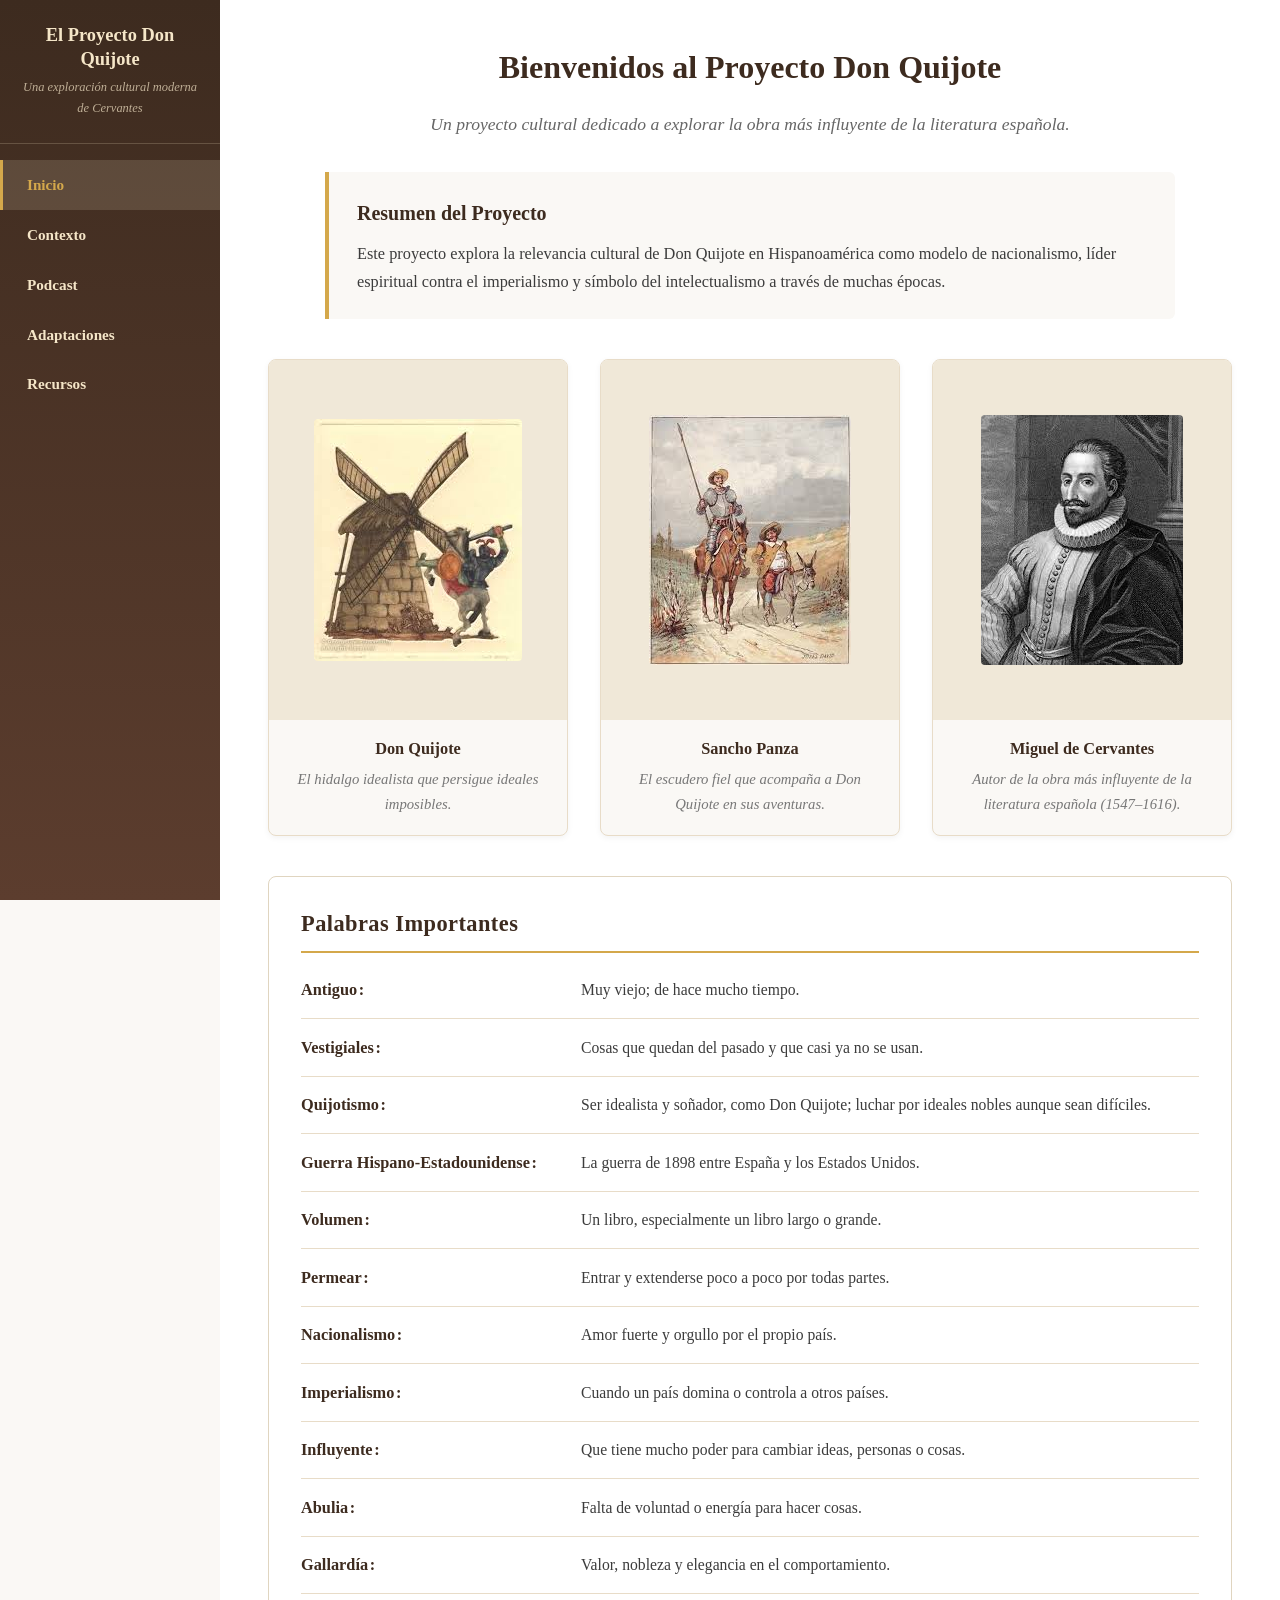
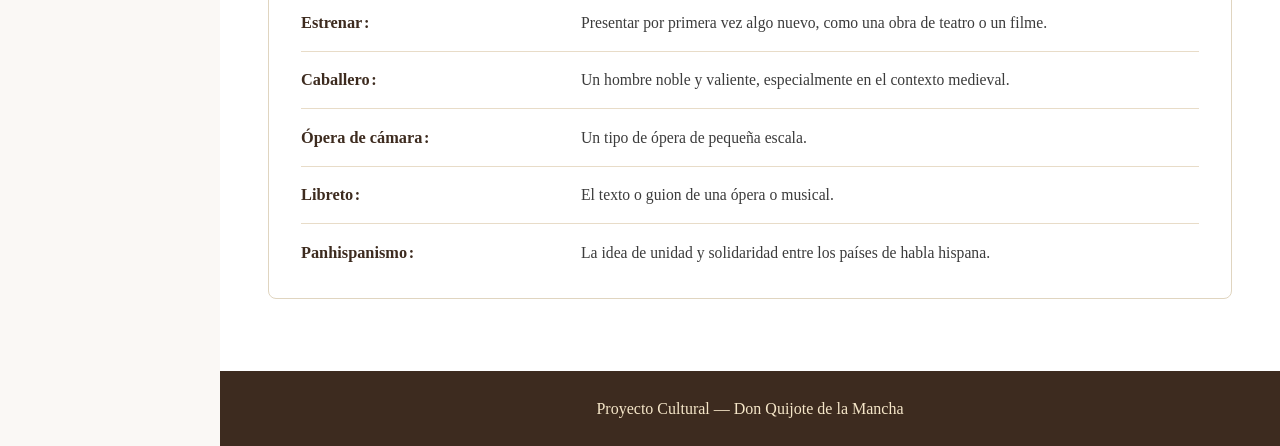
==== commit f797058e: "changed order of pages" ====
--- a/index.html
+++ b/index.html
@@ -16,8 +16,8 @@
             </div>
             <ul class="sidebar-nav">
                 <li><a href="#inicio" class="tab-link active">Inicio</a></li>
+                <li><a href="#contexto" class="tab-link">Contexto</a></li>
                 <li><a href="#podcast" class="tab-link">Podcast</a></li>
-                <li><a href="#contexto" class="tab-link">Contexto</a></li>
                 <li><a href="#adaptaciones" class="tab-link">Adaptaciones</a></li>
                 <li><a href="#recursos" class="tab-link">Recursos</a></li>
             </ul>
@@ -174,18 +174,18 @@
                             hubiera escrito el Don Quijote casi tres siglos antes. Como dijo Fernando Ortiz, un filósofo de Cuba:
                             "Nos hace falta, como a vosotros, resucitar a don Quijote, a nuestro ideal…" Ortiz, sospechoso del 
                             panhispanismo como una forma disfrazada de neocolonialismo, urgió a los cubanos a "desmontar de 
-                            Clavileño" — el caballo de madera de la ilusión colonial — y "volver a montar Rocinante," regresando a 
+                            Clavileño", el caballo de madera de la ilusión colonial, y "volver a montar Rocinante," regresando a 
                             ideales auténticos impulsados por su propia voluntad nacional.
                         </p>
                         <p>
                             3: En estos tiempos, solo hacía poco los EE.UU. y España tuvieron la Guerra Hispano-Estadounidense, y 
                             por eso Ortiz comentó sobre la nueva forma de imperialismo bajo los EE.UU. En este 
                             contexto Quijote funciona diferente como un líder espiritual. Rubén Darío, en su cuento "D.Q." de 1898, 
-                            imaginó a un Quijote atrapado por "el gran diablo rubio de cabellos lacios" — los Estados Unidos — que 
-                            se lanza a un abismo antes de rendirse. Era un conflicto entre dos culturas muy diferentes: el mundo 
+                            imaginó a un Quijote atrapado por "el gran diablo rubio de cabellos lacios" (great blonde devil),los Estados Unidos, que 
+                            se lanza a un abismo antes de rendirse (throws itself into an abyss before surrender). Era un conflicto entre dos culturas muy diferentes: el mundo 
                             latino de los ideales contra el mundo anglosajón del pragmatismo material. Miguel de Unamuno dijo que el 
                             quijotismo era la "religión nacional" de España, y Ángel Ganivet describió la enfermedad española como 
-                            abulia — una falta total de voluntad — y decía que la cura era la voluntad apasionada del Caballero.
+                            abulia, una falta total de voluntad, y decía que la cura era la voluntad apasionada del Caballero.
 
                         </p>
                         <p>
@@ -198,7 +198,7 @@
                             por Els Joglars, Morir cuerdo y vivir loco de Fernando Fernán Gómez, y óperas como El retablo de maese 
                             Pedro de Manuel de Falla. Más que eso, hay una película que se llama The Man Who Killed Don Quixote con el 
                             actor Adam Driver. Y Don Quijote no es simplemente un volumen largo para estudiar, ni un ideal para 
-                            políticos, ni tampoco un chiste para las películas — es un puente al pasado, una manera de tener relación 
+                            políticos, ni tampoco un chiste para las películas. Es un puente al pasado, una manera de tener relación 
                             con personas de todas épocas.
                         </p>
                         <p>
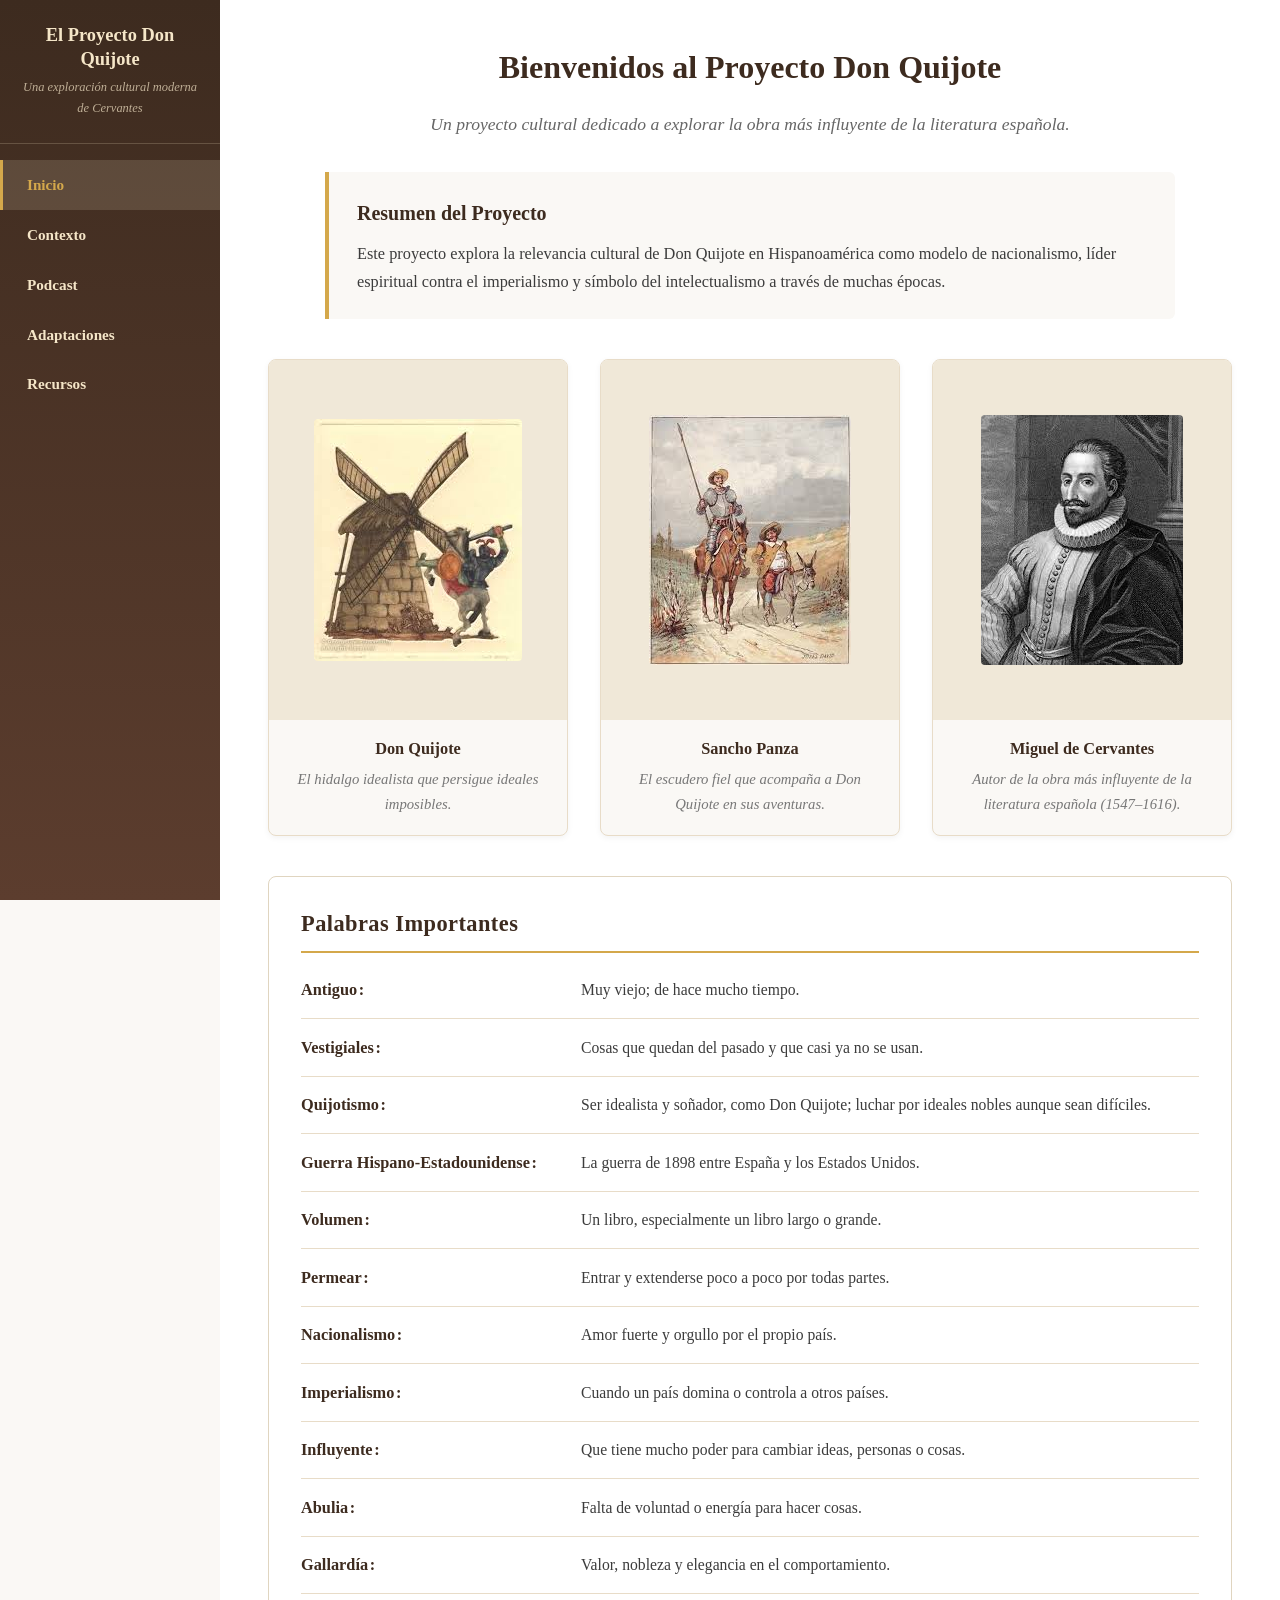
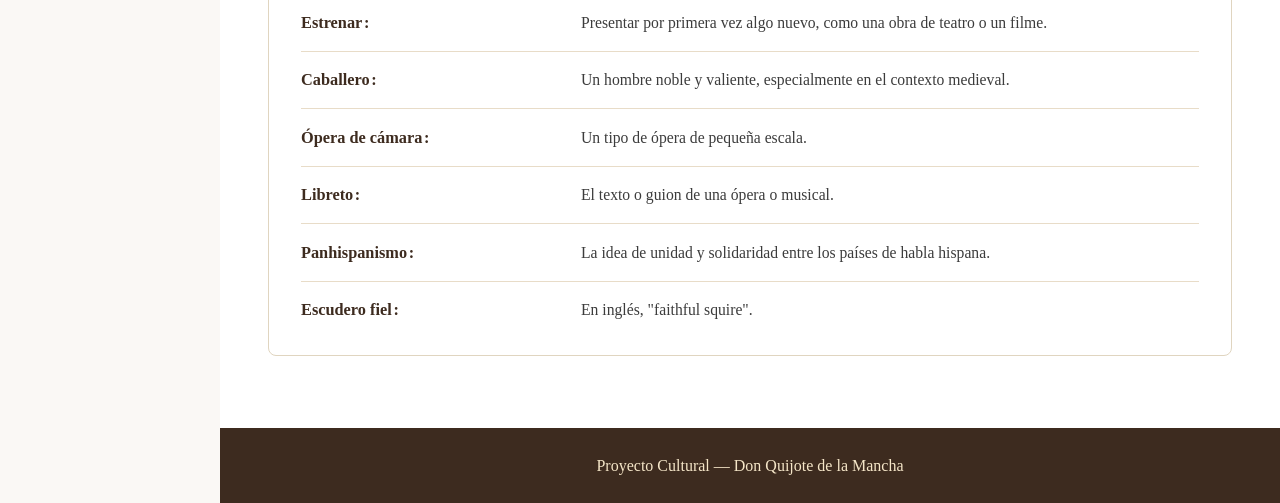
==== commit bdbb19eb: "added faithful squire to vocab list" ====
--- a/index.html
+++ b/index.html
@@ -138,6 +138,10 @@
                             <dt>Panhispanismo</dt>
                             <dd>La idea de unidad y solidaridad entre los países de habla hispana.</dd>
                         </div>
+                        <div class="vocab-item">
+                            <dt>Escudero fiel</dt>
+                            <dd>En inglés, "faithful squire".</dd>
+                        </div>
                     </dl>
                 </div>
             </section>
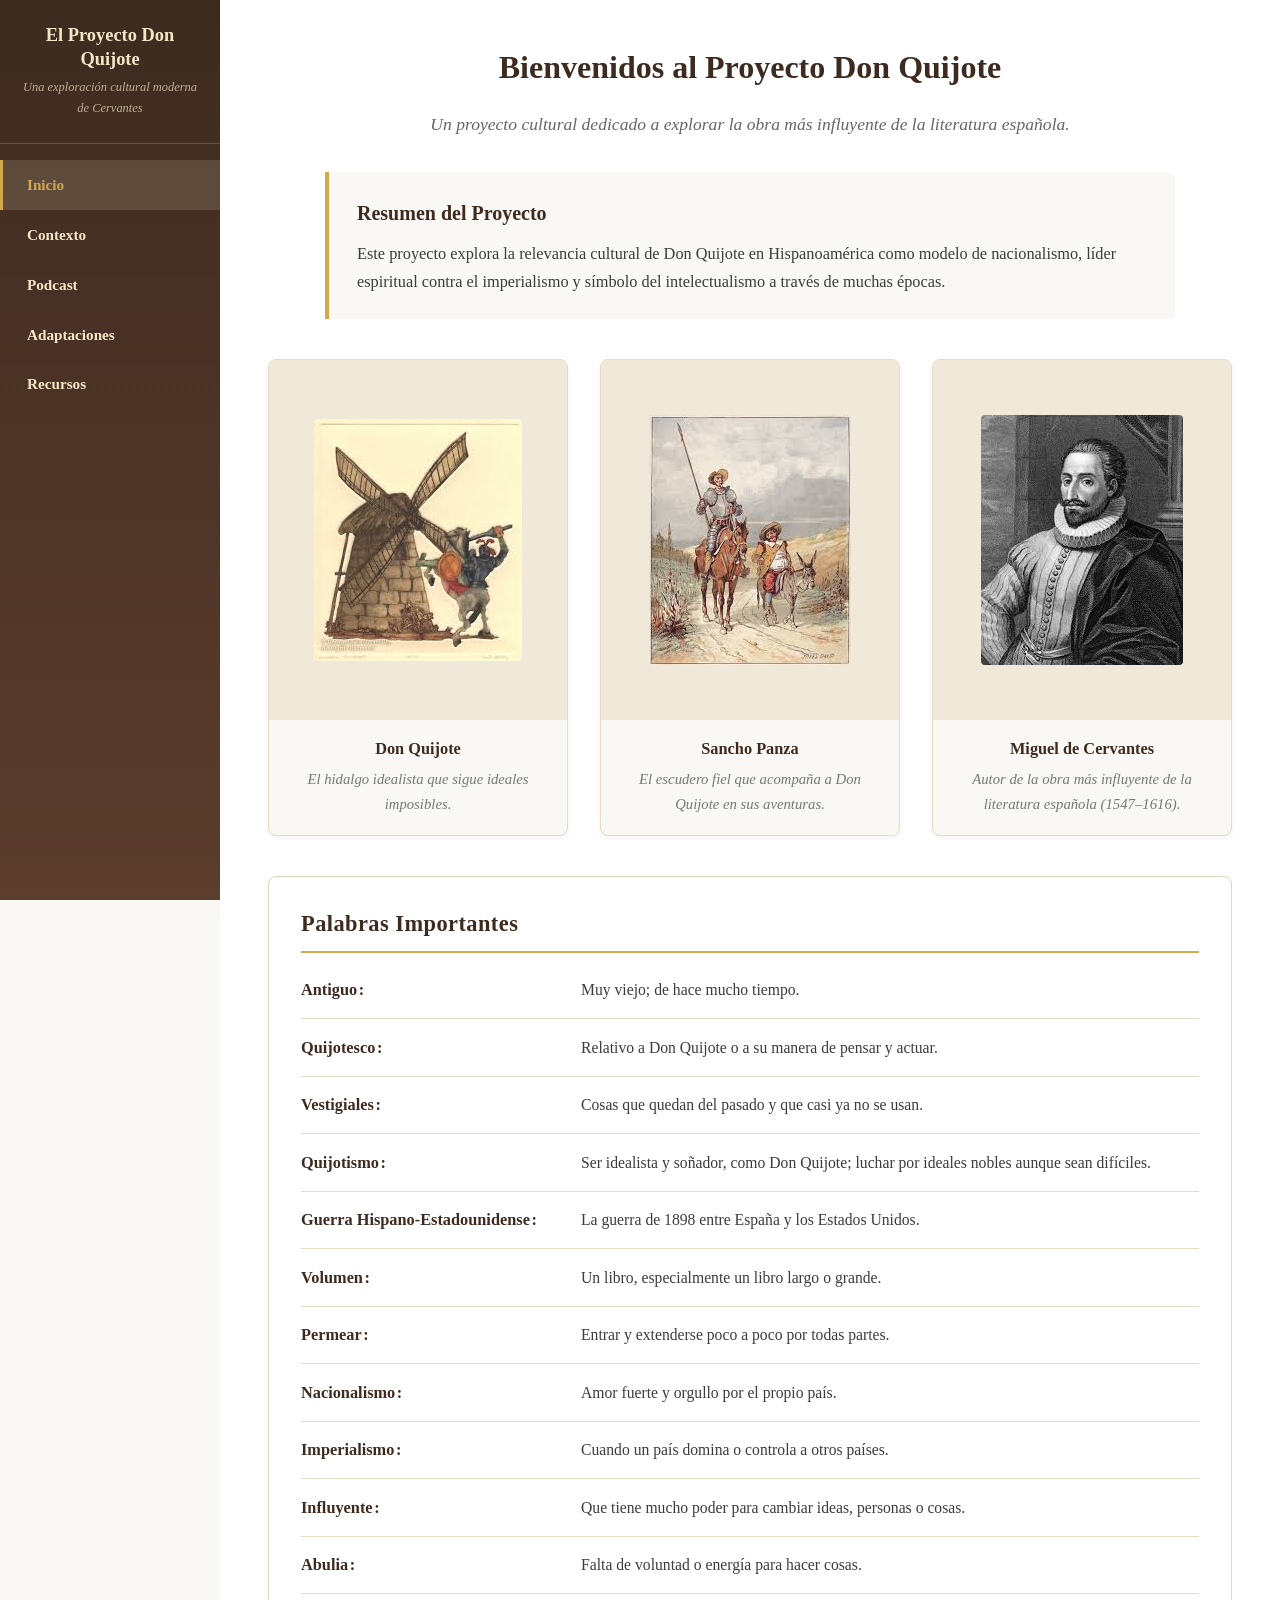
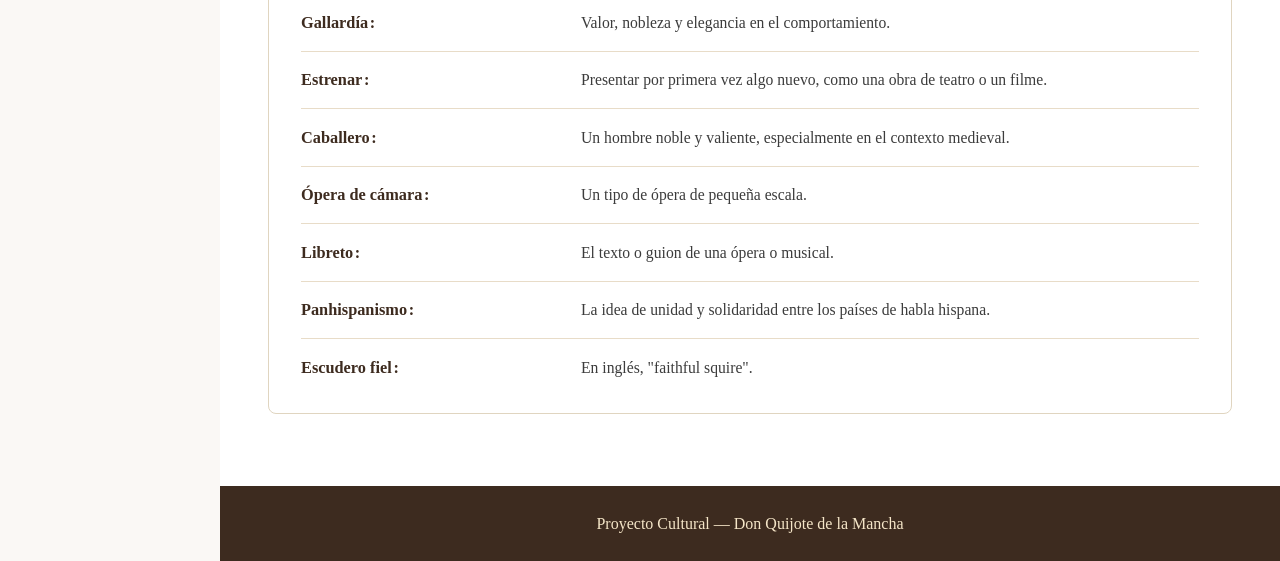
==== commit b8625658: "added some vocab, removed redunant source" ====
--- a/index.html
+++ b/index.html
@@ -48,7 +48,7 @@
                         </div>
                         <figcaption class="caption">
                             <strong>Don Quijote</strong>
-                            <span>El hidalgo idealista que persigue ideales imposibles.</span>
+                            <span>El hidalgo idealista que sigue ideales imposibles.</span>
                         </figcaption>
                     </figure>
                     <figure class="gallery-item">
@@ -77,6 +77,10 @@
                         <div class="vocab-item">
                             <dt>Antiguo</dt>
                             <dd>Muy viejo; de hace mucho tiempo.</dd>
+                        </div>
+                        <div class="vocab-item"> 
+                            <dt>Quijotesco</dt>
+                            <dd>Relativo a Don Quijote o a su manera de pensar y actuar.</dd>
                         </div>
                         <div class="vocab-item">
                             <dt>Vestigiales</dt>
@@ -230,7 +234,7 @@
                 <div class="context-block">
                     <h3>Contexto de quien es Miguel de Cervantes (1547–1616)</h3>
                     <p>
-                        Miguel de Cervantes Saavedra fue el escritor español autor del "Ingenioso Hidalgo Don Quijote
+                        Miguel de Cervantes Saavedra fue el autor del "Ingenioso Hidalgo Don Quijote
                         de la Mancha," cuya obra ha permeado la cultura y la política de las Américas durante más de
                         cuatro siglos.
                     </p>
@@ -264,10 +268,10 @@
                                 <p class="adaptation-feature-text">
                                     Película protagonizada por Adam Driver que lleva la figura de Don Quijote al cine
                                     contemporáneo. Es en inglés y destaca cómo Don Quijote forma parte de varias culturas.
-                                    En comparación con otras adaptaciones, esta película se enfoca en la relación entre Don Quijote y un joven director de cine,
-                                    explorando temas de realidad frente a ilusión y la persistencia de los ideales quijotescos en el mundo moderno.
+                                    En comparación con otras adaptaciones, esta película se enfoca en la relación entre Don Quijote y un joven director de cine.
+                                    Explora temas de realidad frente a ilusión y la persistencia de los ideales quijotescos en el mundo moderno.
                                     De cierta manera, el joven se convierte en un Quijote moderno. Hay diferencias temáticas entre
-                                    las adaptaciones hispanoamericanas y las de los EE.UU.: aquí el enfoque está en cosas como la bolsa, el capitalismo y la cultura pop,
+                                    las adaptaciones hispanoamericanas y las de los EE.UU. Aquí el enfoque está en cosas como la bolsa, el capitalismo y la cultura pop,
                                     mientras que en las adaptaciones hispanoamericanas el enfoque está más en la política y la cultura tradicional.
 
                                 </p>
@@ -342,7 +346,6 @@
             <section id="recursos" class="tab-content">
                 <h2>Fuentes y Referencias</h2>
                 <ol>
-                    <li>Cervantes, Miguel. <em>Don Quijote de la Mancha</em>.</li>
                     <li>
                         Elizondo, Andrea. "De La Mancha a Querétaro: Don Quijote estará en La Gaviota Teatro."
                         <em>Diario de Querétaro</em>, Organización Editorial Mexicana,
